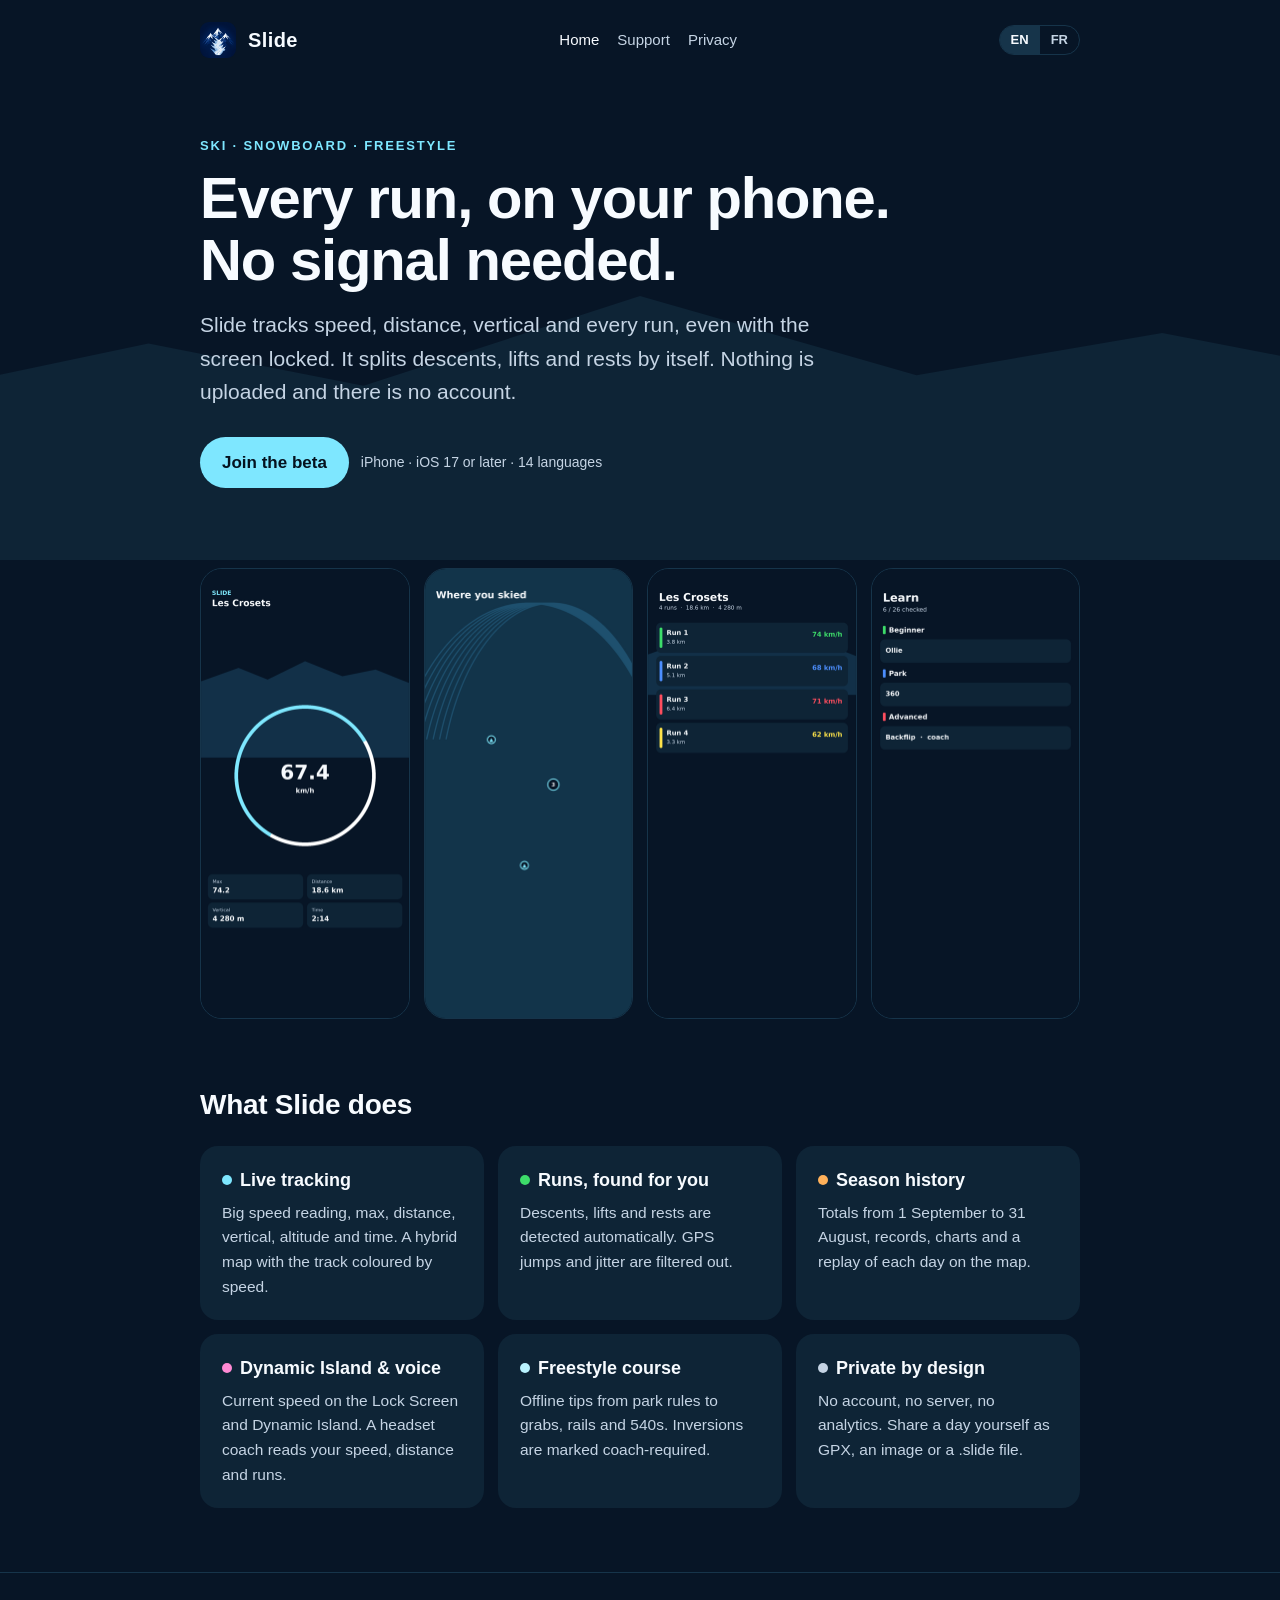
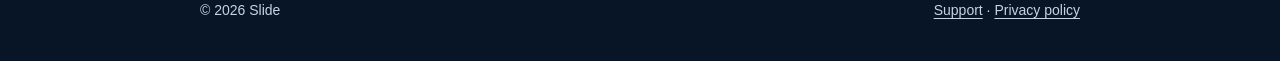
==== site/index.html @ 238bcbe2 "Add a support, privacy and landing site for the App Store listing. Static English and French pages i" ====
<!doctype html>
<html lang="en" data-lang="en">
<head>
<meta charset="utf-8">
<meta name="viewport" content="width=device-width, initial-scale=1">
<title data-en="Slide — Offline ski tracker" data-fr="Slide — Suivi de ski hors ligne">Slide — Offline ski tracker</title>
<meta name="description" content="Slide is an offline ski and freestyle tracker for iPhone. Speed, vertical and every run, saved on the phone. No account.">
<meta name="theme-color" content="#071526">
<meta property="og:title" content="Slide — Offline ski tracker">
<meta property="og:description" content="Speed, vertical and every run, saved on the phone. No account and no signal required.">
<meta property="og:image" content="icon.png">
<link rel="icon" type="image/png" href="favicon.png">
<link rel="apple-touch-icon" href="icon.png">
<link rel="stylesheet" href="style.css">
<script src="lang.js"></script>
</head>
<body>
<header class="wrap top">
  <a class="brand" href="./"><img src="icon.png" alt="">Slide</a>
  <nav class="links">
    <a href="./" aria-current="page"><span data-l="en">Home</span><span data-l="fr">Accueil</span></a>
    <a href="support.html">Support</a>
    <a href="privacy.html"><span data-l="en">Privacy</span><span data-l="fr">Confidentialité</span></a>
  </nav>
  <div class="lang" role="group" aria-label="Language"><button data-set="en">EN</button><button data-set="fr">FR</button></div>
</header>

<main>
  <section class="hero">
    <div class="wrap">
      <div class="kicker"><span data-l="en">Ski · Snowboard · Freestyle</span><span data-l="fr">Ski · Snowboard · Freestyle</span></div>
      <h1 data-l="en">Every run, on your phone.<br>No signal needed.</h1>
      <h1 data-l="fr">Chaque descente, dans ton téléphone.<br>Sans réseau.</h1>
      <p class="lead" data-l="en">Slide tracks speed, distance, vertical and every run, even with the screen locked. It splits descents, lifts and rests by itself. Nothing is uploaded and there is no account.</p>
      <p class="lead" data-l="fr">Slide mesure la vitesse, la distance, le dénivelé et chaque descente, même écran verrouillé. Il sépare tout seul les descentes, les remontées et les pauses. Rien n’est envoyé et il n’y a pas de compte.</p>
      <div class="cta">
        <a class="button" href="support.html#beta" data-l="en">Join the beta</a>
        <a class="button" href="support.html#beta" data-l="fr">Rejoindre la bêta</a>
        <span class="note" data-l="en">iPhone · iOS 17 or later · 14 languages</span>
        <span class="note" data-l="fr">iPhone · iOS 17 ou plus récent · 14 langues</span>
      </div>
    </div>
  </section>

  <div class="wrap">
    <div class="shots">
      <img src="img/01-live.png" alt="Live speed screen" loading="lazy">
      <img src="img/02-map.png" alt="Map of saved tracks" loading="lazy">
      <img src="img/03-day.png" alt="Day summary" loading="lazy">
      <img src="img/04-learn.png" alt="Freestyle course" loading="lazy">
    </div>

    <h2 data-l="en">What Slide does</h2>
    <h2 data-l="fr">Ce que fait Slide</h2>
    <div class="grid">
      <div class="card">
        <h3><span class="dot" style="background:var(--accent)"></span><span data-l="en">Live tracking</span><span data-l="fr">Suivi en direct</span></h3>
        <p data-l="en">Big speed reading, max, distance, vertical, altitude and time. A hybrid map with the track coloured by speed.</p>
        <p data-l="fr">Grande vitesse à l’écran, max, distance, dénivelé, altitude et durée. Une carte hybride avec la trace colorée par la vitesse.</p>
      </div>
      <div class="card">
        <h3><span class="dot" style="background:var(--green)"></span><span data-l="en">Runs, found for you</span><span data-l="fr">Les descentes, trouvées pour toi</span></h3>
        <p data-l="en">Descents, lifts and rests are detected automatically. GPS jumps and jitter are filtered out.</p>
        <p data-l="fr">Descentes, remontées et pauses sont détectées automatiquement. Les sauts et le bruit du GPS sont filtrés.</p>
      </div>
      <div class="card">
        <h3><span class="dot" style="background:var(--orange)"></span><span data-l="en">Season history</span><span data-l="fr">Historique de saison</span></h3>
        <p data-l="en">Totals from 1 September to 31 August, records, charts and a replay of each day on the map.</p>
        <p data-l="fr">Totaux du 1er septembre au 31 août, records, graphiques et replay de chaque journée sur la carte.</p>
      </div>
      <div class="card">
        <h3><span class="dot" style="background:#ff8ad4"></span><span data-l="en">Dynamic Island & voice</span><span data-l="fr">Dynamic Island et voix</span></h3>
        <p data-l="en">Current speed on the Lock Screen and Dynamic Island. A headset coach reads your speed, distance and runs.</p>
        <p data-l="fr">La vitesse sur l’écran verrouillé et la Dynamic Island. Un coach dans le casque annonce vitesse, distance et descentes.</p>
      </div>
      <div class="card">
        <h3><span class="dot" style="background:var(--ice)"></span><span data-l="en">Freestyle course</span><span data-l="fr">Cours de freestyle</span></h3>
        <p data-l="en">Offline tips from park rules to grabs, rails and 540s. Inversions are marked coach-required.</p>
        <p data-l="fr">Des conseils hors ligne, des règles du park aux grabs, rails et 540. Les figures inversées sont marquées « avec un coach ».</p>
      </div>
      <div class="card">
        <h3><span class="dot" style="background:var(--muted)"></span><span data-l="en">Private by design</span><span data-l="fr">Privé par conception</span></h3>
        <p data-l="en">No account, no server, no analytics. Share a day yourself as GPX, an image or a .slide file.</p>
        <p data-l="fr">Pas de compte, pas de serveur, pas de statistiques d’usage. Tu partages une journée toi-même en GPX, image ou fichier .slide.</p>
      </div>
    </div>
  </div>
</main>

<footer>
  <div class="wrap">
    <span>© 2026 Slide</span>
    <span><a href="support.html">Support</a> · <a href="privacy.html"><span data-l="en">Privacy policy</span><span data-l="fr">Politique de confidentialité</span></a></span>
  </div>
</footer>
</body>
</html>
---- site/style.css ----
:root {
  --bg: #071526;
  --surface: #0e2436;
  --surface2: #16344a;
  --accent: #7ee7ff;
  --ice: #b9f3ff;
  --text: #f7fbff;
  --muted: #c5d4e4;
  --green: #3ddc6a;
  --orange: #ffb15a;
  --radius: 18px;
  color-scheme: dark;
}

* { box-sizing: border-box; }

html { -webkit-text-size-adjust: 100%; }

body {
  margin: 0;
  background: var(--bg);
  color: var(--text);
  font: 17px/1.6 -apple-system, BlinkMacSystemFont, "SF Pro Text", "Segoe UI", Roboto, Helvetica, Arial, sans-serif;
}

a { color: var(--accent); text-underline-offset: 3px; }
a:hover { color: var(--ice); }

.wrap { max-width: 920px; margin: 0 auto; padding: 0 20px; }

header.top {
  display: flex;
  align-items: center;
  justify-content: space-between;
  gap: 16px;
  padding-top: 22px;
  padding-bottom: 22px;
}

.brand {
  display: flex;
  align-items: center;
  gap: 12px;
  color: var(--text);
  text-decoration: none;
  font-weight: 700;
  font-size: 20px;
  letter-spacing: 0.02em;
}
.brand img { width: 36px; height: 36px; border-radius: 9px; }

nav.links { display: flex; gap: 18px; flex-wrap: wrap; font-size: 15px; }
nav.links a { color: var(--muted); text-decoration: none; }
nav.links a:hover, nav.links a[aria-current="page"] { color: var(--text); }

.lang { display: inline-flex; border: 1px solid var(--surface2); border-radius: 999px; overflow: hidden; }
.lang button {
  background: none;
  border: 0;
  color: var(--muted);
  font: inherit;
  font-size: 13px;
  font-weight: 600;
  padding: 4px 11px;
  cursor: pointer;
}
.lang button[aria-pressed="true"] { background: var(--surface2); color: var(--text); }

/* Language switch: everything marked with a lang other than the chosen one is hidden. */
html[data-lang="en"] [data-l="fr"],
html[data-lang="fr"] [data-l="en"] { display: none !important; }

.hero {
  position: relative;
  padding: 56px 0 72px;
  overflow: hidden;
}
.hero::before {
  content: "";
  position: absolute;
  inset: auto -10% 0 -10%;
  height: 55%;
  background: var(--surface);
  clip-path: polygon(0 40%, 18% 18%, 32% 34%, 50% 0, 68% 30%, 84% 14%, 100% 32%, 100% 100%, 0 100%);
  z-index: 0;
}
.hero > * { position: relative; z-index: 1; }
.hero .kicker {
  color: var(--accent);
  font-weight: 700;
  letter-spacing: 0.14em;
  text-transform: uppercase;
  font-size: 13px;
}
.hero h1 {
  font-size: clamp(34px, 7vw, 58px);
  line-height: 1.08;
  margin: 10px 0 16px;
  letter-spacing: -0.02em;
}
.hero p.lead { font-size: clamp(18px, 2.6vw, 21px); color: var(--muted); max-width: 620px; margin: 0 0 28px; }

.cta { display: flex; gap: 12px; flex-wrap: wrap; align-items: center; }
.button {
  display: inline-block;
  background: var(--accent);
  color: #04121f;
  font-weight: 700;
  padding: 12px 22px;
  border-radius: 999px;
  text-decoration: none;
}
.button:hover { background: var(--ice); color: #04121f; }
.note { color: var(--muted); font-size: 14px; }

.shots {
  display: grid;
  grid-template-columns: repeat(4, minmax(0, 1fr));
  gap: 14px;
  margin: 8px 0 64px;
}
.shots img {
  width: 100%;
  height: auto;
  border-radius: 22px;
  border: 1px solid var(--surface2);
  display: block;
}

h2 { font-size: 28px; letter-spacing: -0.01em; margin: 0 0 18px; }
h3 { font-size: 19px; margin: 28px 0 6px; }

.grid {
  display: grid;
  grid-template-columns: repeat(auto-fit, minmax(240px, 1fr));
  gap: 14px;
  margin-bottom: 64px;
}
.card {
  background: var(--surface);
  border-radius: var(--radius);
  padding: 20px 22px;
}
.card h3 { margin: 0 0 6px; font-size: 18px; }
.card p { margin: 0; color: var(--muted); font-size: 15.5px; }
.card .dot { display: inline-block; width: 10px; height: 10px; border-radius: 50%; margin-right: 8px; vertical-align: 1px; }

.doc { max-width: 720px; padding: 24px 0 72px; }
.doc h1 { font-size: clamp(30px, 6vw, 42px); margin: 10px 0 6px; letter-spacing: -0.02em; }
.doc .updated { color: var(--muted); font-size: 14px; margin: 0 0 28px; }
.doc p, .doc li { color: #e3ecf5; }
.doc ul { padding-left: 22px; }
.doc li { margin: 6px 0; }

.callout {
  background: var(--surface);
  border-left: 4px solid var(--green);
  border-radius: 10px;
  padding: 14px 18px;
  margin: 20px 0;
}

details {
  background: var(--surface);
  border-radius: 12px;
  padding: 14px 18px;
  margin: 10px 0;
}
details summary { cursor: pointer; font-weight: 600; }
details p { margin: 10px 0 0; }

footer {
  border-top: 1px solid var(--surface2);
  padding: 26px 0 40px;
  color: var(--muted);
  font-size: 14px;
}
footer .wrap { display: flex; gap: 18px; flex-wrap: wrap; justify-content: space-between; }
footer a { color: var(--muted); }

@media (max-width: 720px) {
  .shots { grid-template-columns: repeat(2, minmax(0, 1fr)); }
  header.top { flex-wrap: wrap; }
  nav.links { order: 3; width: 100%; }
}
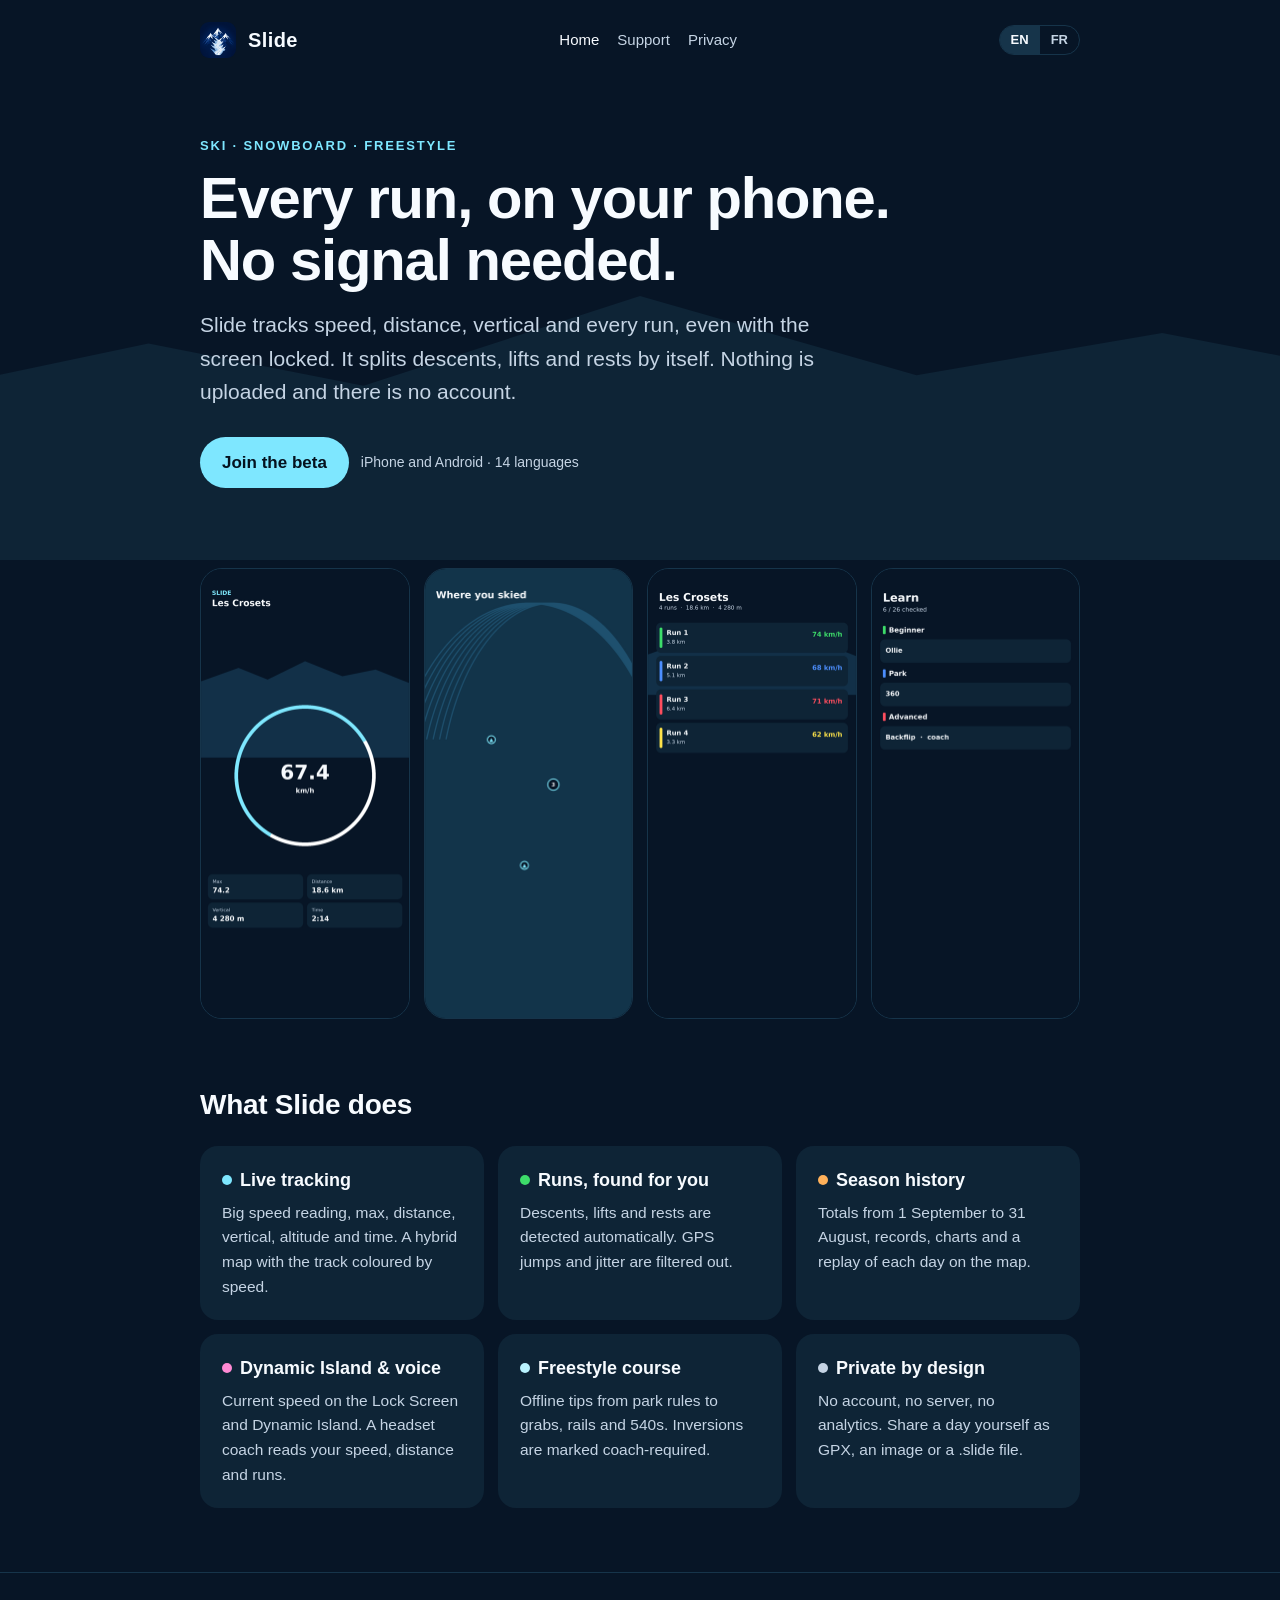
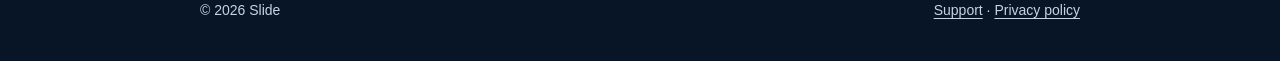
==== commit 7c90eb53: "Publish the site on GitHub Pages and cover Android in the privacy policy. Co-Authored-By: Claude Opu" ====
--- a/site/index.html
+++ b/site/index.html
@@ -4,7 +4,7 @@
 <meta charset="utf-8">
 <meta name="viewport" content="width=device-width, initial-scale=1">
 <title data-en="Slide — Offline ski tracker" data-fr="Slide — Suivi de ski hors ligne">Slide — Offline ski tracker</title>
-<meta name="description" content="Slide is an offline ski and freestyle tracker for iPhone. Speed, vertical and every run, saved on the phone. No account.">
+<meta name="description" content="Slide is an offline ski and freestyle tracker for iPhone and Android. Speed, vertical and every run, saved on the phone. No account.">
 <meta name="theme-color" content="#071526">
 <meta property="og:title" content="Slide — Offline ski tracker">
 <meta property="og:description" content="Speed, vertical and every run, saved on the phone. No account and no signal required.">
@@ -36,8 +36,8 @@
       <div class="cta">
         <a class="button" href="support.html#beta" data-l="en">Join the beta</a>
         <a class="button" href="support.html#beta" data-l="fr">Rejoindre la bêta</a>
-        <span class="note" data-l="en">iPhone · iOS 17 or later · 14 languages</span>
-        <span class="note" data-l="fr">iPhone · iOS 17 ou plus récent · 14 langues</span>
+        <span class="note" data-l="en">iPhone and Android · 14 languages</span>
+        <span class="note" data-l="fr">iPhone et Android · 14 langues</span>
       </div>
     </div>
   </section>
